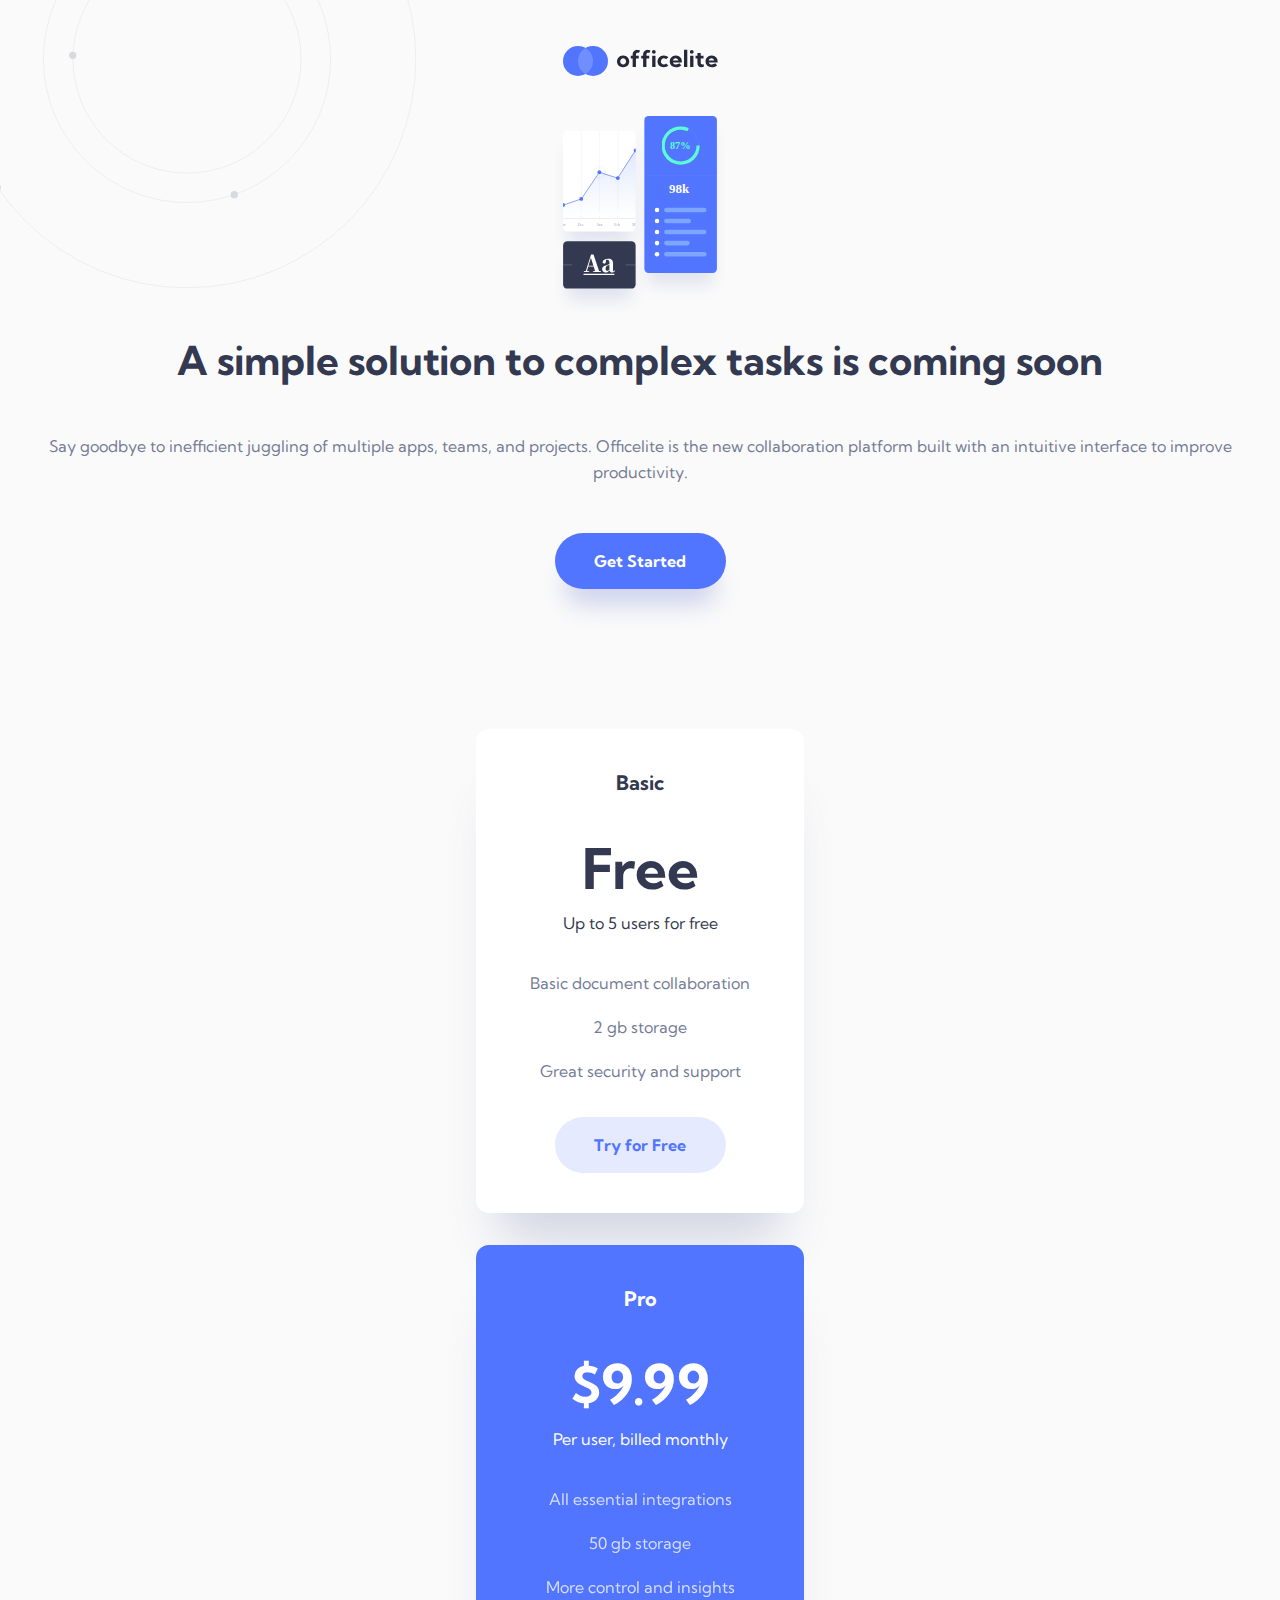
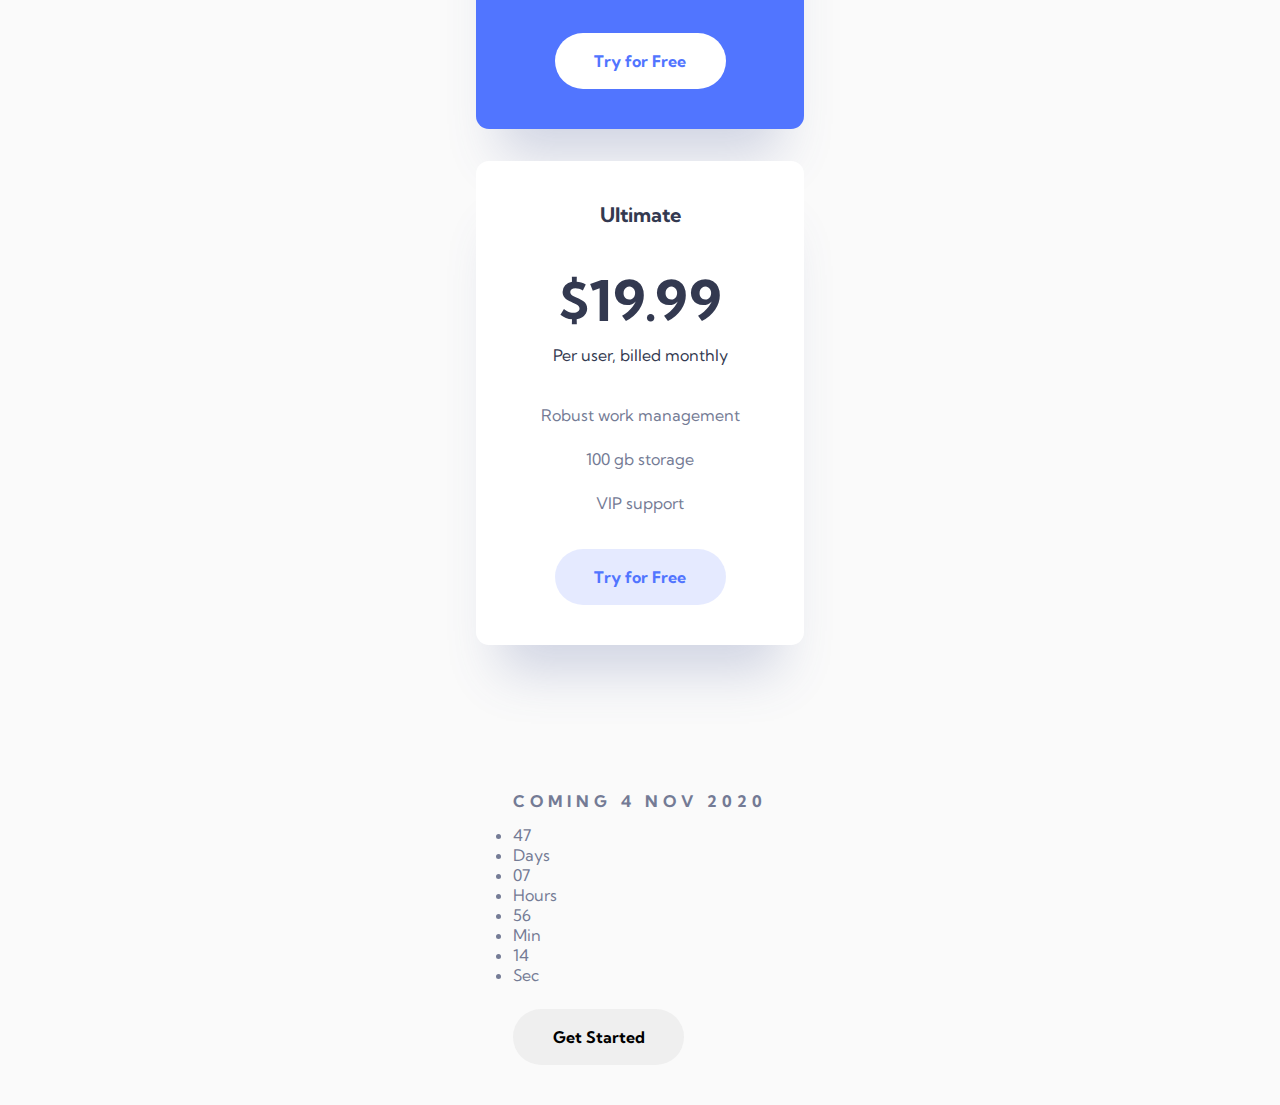
==== index.html @ fa7d6913 "cards done mobile" ====
<!DOCTYPE html>
<html lang="en">
<head>
  <meta charset="UTF-8">
  <meta name="viewport" content="width=device-width, initial-scale=1.0">

  <link rel="icon" type="image/png" sizes="32x32" href="./assets/favicon-32x32.png">

  <link rel="preconnect" href="https://fonts.googleapis.com">
  <link rel="preconnect" href="https://fonts.gstatic.com" crossorigin>
  <link href="https://fonts.googleapis.com/css2?family=Kumbh+Sans:wght@400;700&display=swap" rel="stylesheet">

  <link rel="stylesheet" href="./styles.css">
  
  <title>Frontend Mentor | Officelite coming soon site</title>
</head>
<body>
  <header>
    <div class="logo">
      <div class="logo-bg"></div>
      <img src="./assets/shared/logo.svg" alt="logo">
    </div>
    <div class="charts">
      <img src="./assets/home/illustration-charts.svg" alt="group of charts">
    </div>
    <form>
      <legend>A simple solution to complex tasks is coming soon</legend>
      <label>Say goodbye to inefficient juggling of multiple apps, teams, and projects. Officelite is the new 
          collaboration platform built with an intuitive interface to improve productivity.</label>
      <!-- <input class="get-started .btn-blue" type="button" value="Get Started"> -->
      <button class="bg-blue btn-blue" type="button">Get Started</button>
    </form>
  </header>

  
  <main class="card-container">
    <div class="basic-card">
      <h2 class="clr-black">Basic</h2>
      <h1 class="clr-black">Free</h1>
      <h4 class="clr-black">Up to 5 users for free</h4>
      <p class="bodytext2 clr-grey">Basic document collaboration</p>
      <p class="bodytext2 clr-grey">2 gb storage</p>
      <p class="bodytext2 clr-grey">Great security and support</p>
      <button type="button" class="btn-grey">Try for Free</button>
    </div>
    <div class="pro-card">
      <h2 class="clr-white">Pro</h2>
      <h1 class="clr-white">$9.99</h1>
      <h4 class="clr-white">Per user, billed monthly</h4>
      <p class="bodytext2 clr-white-opacity">All essential integrations</p>
      <p class="bodytext2 clr-white-opacity">50 gb storage</p>
      <p class="bodytext2 clr-white-opacity">More control and insights</p>
      <button type="button" class="btn-white">Try for Free</button>
    </div>
    <div class="ultimate-card">
      <h2 class="clr-black">Ultimate</h2>
      <h1 class="clr-black">$19.99</h1>
      <h4 class="clr-black">Per user, billed monthly</h4>
      <p class="bodytext2 clr-grey">Robust work management</p>
      <p class="bodytext2 clr-grey">100 gb storage</p>
      <p class="bodytext2 clr-grey">VIP support</p>
      <button type="button" class="btn-grey">Try for Free</button>
    </div>
  </main>
  <footer>
    <!-- If you're choosing to make this date dynamic, set it to 30 days in the future from the moment the visitor views the page -->
    <!-- If you're choosing to make this timer dynamic, have it countdown from the date you set above -->
 
    <h3>Coming <span>4 Nov 2020</span></h3>
    <div class="countdown">
      <ul class="days">
        <li>47</li>
        <li>Days</li>
      </ul>
      <ul class="hours">
        <li>07</li>
        <li>Hours</li>
      </ul>
      <ul class="min">
        <li>56</li>
        <li>Min</li>
      </ul>
      <ul class="sec">
        <li>14</li>
        <li>Sec</li>
      </ul>
    </div>
    <button class="get-started" type="button">Get Started</button>
  </footer>
</body>
</html>
---- styles.css ----
/* General Styling
--------------- */
:root {
    --background-color: #FAFAFA;;
    --text-color: #4B6A9B;
    --section-bg: #FEFEFE;
    --stats-bg: #F6F8FF;
    --stats-color: #4B6A9B;
--purewhite: #FFFFFF;
    --bg-white: #FFFFFF;
    --bg-body: #FAFAFA;

        --white: #FEFEFE;

    --royalblue: #5175FF;
    --bg-blue: #5175FF;

    --fadedblue: #829CFF;

    --darkblue: #333950;
    --clr-hdr: #333950;

    --black: #25293A;
    --bg-footer: #25293A;

    --grey: #747B95;
    --clr-text: #747B95;

    --red: #F05B5B;
}

*,
*:before,
*:after {
  box-sizing: inherit;
  margin: 0;
  padding: 0;
}

img {
  max-width: 100%;
  height: auto;
  /* min-width: 20px; */
  display: block;
  /* color: var(--text-color); */
  /* color: transparent; */
}

button, input, select, textarea {
  font-family: inherit;
  font-size: 100%;
}

input, textarea, select {
  -webkit-box-sizing: border-box;
  box-sizing: border;
}

form {
    display: flex;
    flex-direction: column;
    justify-content: center;
    align-items: center;
    /* margin-inline: 24px; */
}

legend {
    font-weight: 700;
    font-size: 40px;
    line-height: 48px;
    text-align: center;
    color: var(--clr-hdr);
    margin: 24px;

}

label {
    font-weight: 400;
    font-size: 16px;
    line-height: 26px;
    text-align: center;
    color: var(--clr-text);
    margin: 24px;
}

input {

}

.bg-blue {
    background-color: var(--bg-blue);
    
}

.bg-white {
    background-color: var(--bg-white);
    box-shadow: 0px 50px 50px -25px rgba(75, 92, 154, 0.247159);
    border-radius: 13px;
}

h1 {
    font-weight: 700;
    font-size: 56px;
    line-height: 64px;
    /* color: var(--clr-hdr); */
}

h2 {
    font-weight: 700;
    font-size: 20px;
    line-height: 28px;
    /* color: var(--clr-hdr); */
    margin: 40px;
}

h3 {
    font-weight: 700;
    font-size: 16px;
    line-height: 48px;
    letter-spacing: 5px;
    text-transform: uppercase;
    /* color: var(--clr-hdr); */
}

h4 {
    font-weight: 400;
    font-size: 16px;
    line-height: 28px;
    margin-top: 8px;
    margin-bottom: 24px;
}

.bodytext1 {
    font-weight: 400;
    font-size: 18px;
    line-height: 32px;
    /* color: var(--clr-text); */
}

.bodytext2 {
    font-weight: 400;
    font-size: 16px;
    line-height: 28px;
    margin-block: 8px;
    /* color: var(--clr-text); */
}

.clr-black {
    color: var(--darkblue);
}

.clr-grey {
    color: var(--clr-text);
}

.clr-white {
    color: var(--purewhite);
}

.clr-white-opacity {
    color: var(--purewhite);
    mix-blend-mode: normal;
    opacity: .75;
}

/* BUTTONS
---------- */
button {
    font-weight: 700;
    font-size: 16px;
    line-height: 28px;
    text-align: center;
    width: 171px;
    height: 56px;
    outline: none;
    border: none;
    border-radius: 28px;
    margin-top: 24px;
    margin-bottom: 40px;

    

}

.btn-blue {
    background-color: var(--bg-blue);
    color: var(--purewhite);
    box-shadow: 0px 25px 25px -10px rgba(63, 91, 194, 0.247159);
}

.btn-blue:hover {background-color: var(--fadedblue);}

.btn-grey {
    background-color: rgba(81, 117, 255, .15);
    color: var(--royalblue);
}

/* .btn-grey-text {color: var(--royalblue);} */

.btn-grey:hover {opacity: 0.25;}

.btn-white {
    background-color: var(--purewhite);
    color: var(--bg-blue);
}

.btn-white:hover {color: var(--fadedblue);}

/* FORM ELEMENTS
---------------- */
input {
    font-weight: 400;
    font-size: 16px;
    line-height: 28px;
    background-color: none;

    
}

.input-box {
    color: var(--grey);
    mix-blend-mode: normal;
    opacity: 0.5;
    border-bottom-width: 1px;
    border-bottom-style: solid;
    border-bottom-color: var(--grey);
    
}

/* text field filled */
.input-box::after {
    opacity: 1;
}

/* text field error */
.input-box {
    opacity: 1;
}

/* ------------------
------------------ */

body {
    font-family: 'Kumbh Sans', sans-serif;
    background-color: var(--bg-body);
    color:  var(--clr-text);

    display: flex;
    flex-direction: column;
    justify-content: center;
    align-items: center;




}

/* HEADER section incl. logo, graphic and masthead
-------------------------------------------------- */

.logo {
    /* text-align: center; */
    /* margin: 0 auto; */
    /* width: 150px; */
    /* height: 30px; */

}

.logo img {
    margin: 0 auto;
    padding: 46px 0 40px 0;
}

.logo-bg {
    background-image: url(./assets/home/bg-pattern-header.svg);
    background-size: contain;
    background-position: -42px -170px;
    background-repeat: no-repeat;
    position: absolute;


    width: 458px;
    height: 458px;

}

.charts {
    width: 171px;
    margin: 0 auto;
}

.card-container {
    margin: 100px 24px 100px 24px;
    display: flex;
    flex-direction: column;
    justify-content: center;
    align-items: center;
}

.basic-card, .pro-card, .ultimate-card {
    display: flex;
    flex-direction: column;
    justify-content: center;
    align-items: center;
    box-shadow: 0px 50px 50px -25px rgba(75, 92, 154, 0.247159);
    border-radius: 13px;

    width: 328px;

    margin-bottom: 2rem;
}

.basic-card {
    background-color: var(--purewhite);

}

.pro-card {
    background-color: var(--bg-blue);
}

.ultimate-card {
    background-color: var(--purewhite);
}
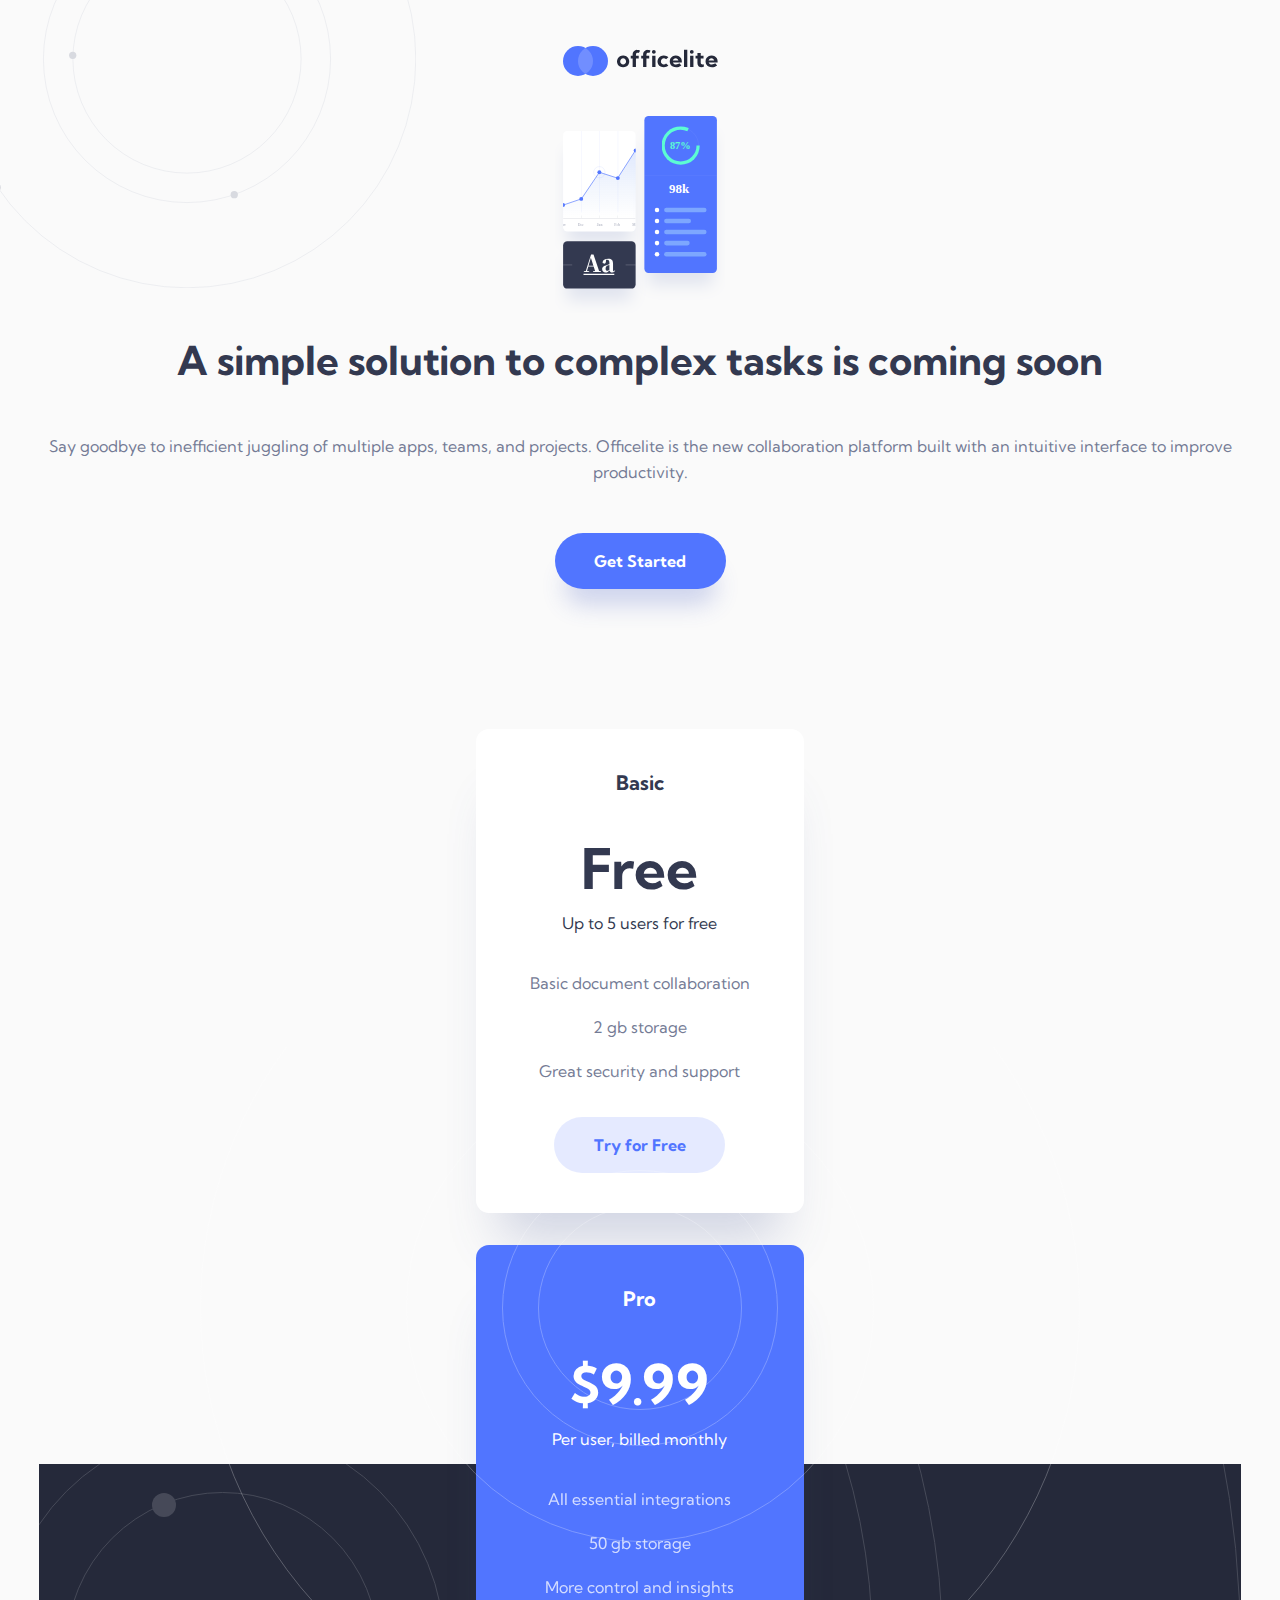
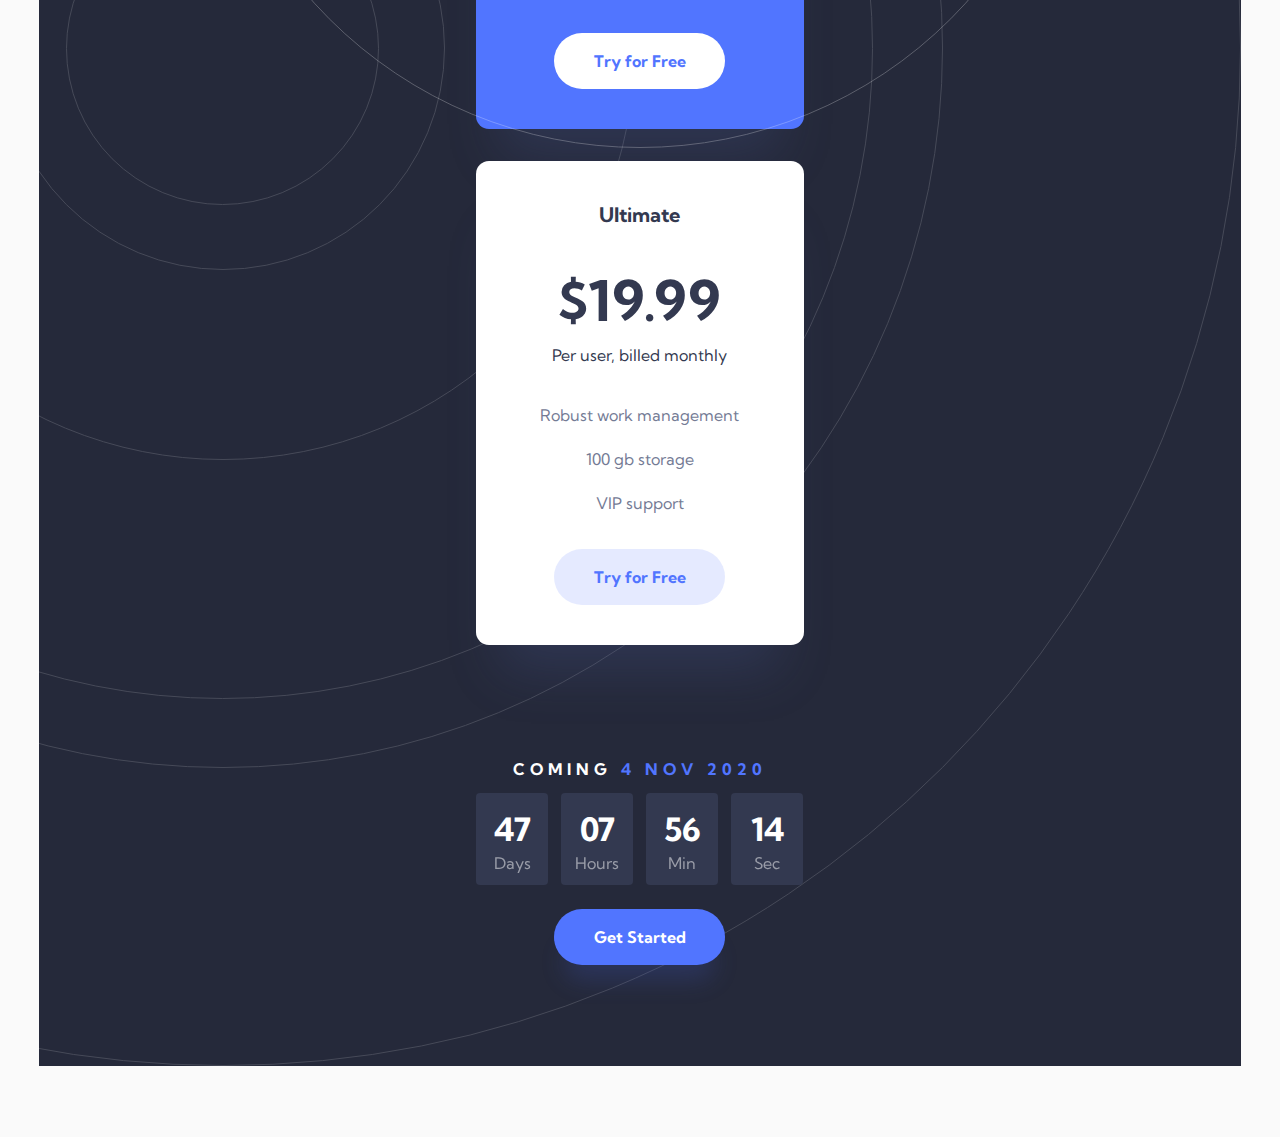
==== commit b47f91ff: "finally got black background working" ====
--- a/index.html
+++ b/index.html
@@ -47,6 +47,7 @@
       <h2 class="clr-white">Pro</h2>
       <h1 class="clr-white">$9.99</h1>
       <h4 class="clr-white">Per user, billed monthly</h4>
+      <div class="pricing-bg"></div>
       <p class="bodytext2 clr-white-opacity">All essential integrations</p>
       <p class="bodytext2 clr-white-opacity">50 gb storage</p>
       <p class="bodytext2 clr-white-opacity">More control and insights</p>
@@ -61,12 +62,9 @@
       <p class="bodytext2 clr-grey">VIP support</p>
       <button type="button" class="btn-grey">Try for Free</button>
     </div>
-  </main>
-  <footer>
-    <!-- If you're choosing to make this date dynamic, set it to 30 days in the future from the moment the visitor views the page -->
-    <!-- If you're choosing to make this timer dynamic, have it countdown from the date you set above -->
- 
+  <div class="countdown-card">
     <h3>Coming <span>4 Nov 2020</span></h3>
+    <div class="footer-bg"></div>
     <div class="countdown">
       <ul class="days">
         <li>47</li>
@@ -85,7 +83,12 @@
         <li>Sec</li>
       </ul>
     </div>
-    <button class="get-started" type="button">Get Started</button>
-  </footer>
+    <button class="bg-blue btn-blue" type="button">Get Started</button>
+  </div>
+  <div class="bg-black"
+</main>
+
 </body>
-</html>+</html>
+<!-- If you're choosing to make this date dynamic, set it to 30 days in the future from the moment the visitor views the page -->
+<!-- If you're choosing t--- a/styles.css
+++ b/styles.css
@@ -119,7 +119,7 @@
     line-height: 48px;
     letter-spacing: 5px;
     text-transform: uppercase;
-    /* color: var(--clr-hdr); */
+    color: var(--purewhite);
 }
 
 h4 {
@@ -249,10 +249,6 @@
     flex-direction: column;
     justify-content: center;
     align-items: center;
-
-
-
-
 }
 
 /* HEADER section incl. logo, graphic and masthead
@@ -289,12 +285,15 @@
     margin: 0 auto;
 }
 
-.card-container {
+main {
     margin: 100px 24px 100px 24px;
     display: flex;
     flex-direction: column;
     justify-content: center;
     align-items: center;
+
+    position: relative;
+
 }
 
 .basic-card, .pro-card, .ultimate-card {
@@ -308,6 +307,7 @@
     width: 328px;
 
     margin-bottom: 2rem;
+
 }
 
 .basic-card {
@@ -323,3 +323,86 @@
     background-color: var(--purewhite);
 }
 
+.pricing-bg {
+    background-image: url(./assets/home/bg-pattern-pricing.svg);
+    background-size: contain;
+    background-position: center -179px;
+    background-repeat: no-repeat;
+    position: absolute;
+    width: 880px;
+    height: 880px;
+}
+
+/* countdown card part...originally thought it would be footer
+but was difficult getting black background and image to position 
+correctly then realized it is much like the other cards
+----------------- */
+.countdown-card {
+    display: flex;
+    flex-direction: column;
+    justify-content: center;
+    align-items: center;
+
+    width: 87.46vw;
+
+    margin-top: calc(100px - 2rem);
+    margin-bottom: 2rem;
+
+
+
+}
+
+.bg-black {
+    position: absolute;
+    width: 1202px;
+    height: 1202px;
+
+    mix-blend-mode: normal;
+    opacity: 1;
+    transform: rotate(-180deg);
+
+    background-color: var(--black);
+    background-image: url(./assets/home/bg-pattern-footer.svg);
+    /* background-size: contain; */
+    /* background-position: center center; */
+    top: 38.5%;
+    background-repeat: no-repeat;
+    z-index: -1;
+}
+
+h3 span {
+    color: var(--royalblue);
+}
+
+.countdown {
+    display: flex;
+    
+}
+
+.days, .hours, .min, .sec {
+    width: 72px;
+    height: 92px;
+    background-color: var(--darkblue);
+    border-radius: 4px;
+    list-style-type: none;
+    margin-inline: 6.5px;
+    display: flex;
+    flex-direction: column;
+    justify-content: center;
+    align-items: center;
+}
+
+li:first-child {
+    font-weight: 700;
+    font-size: 32px;
+    line-height: 48px;
+    color: var(--purewhite)
+}
+
+li:last-child {
+    color: var(--purewhite);
+    mix-blend-mode: normal;
+    opacity: 0.5;
+
+}
+
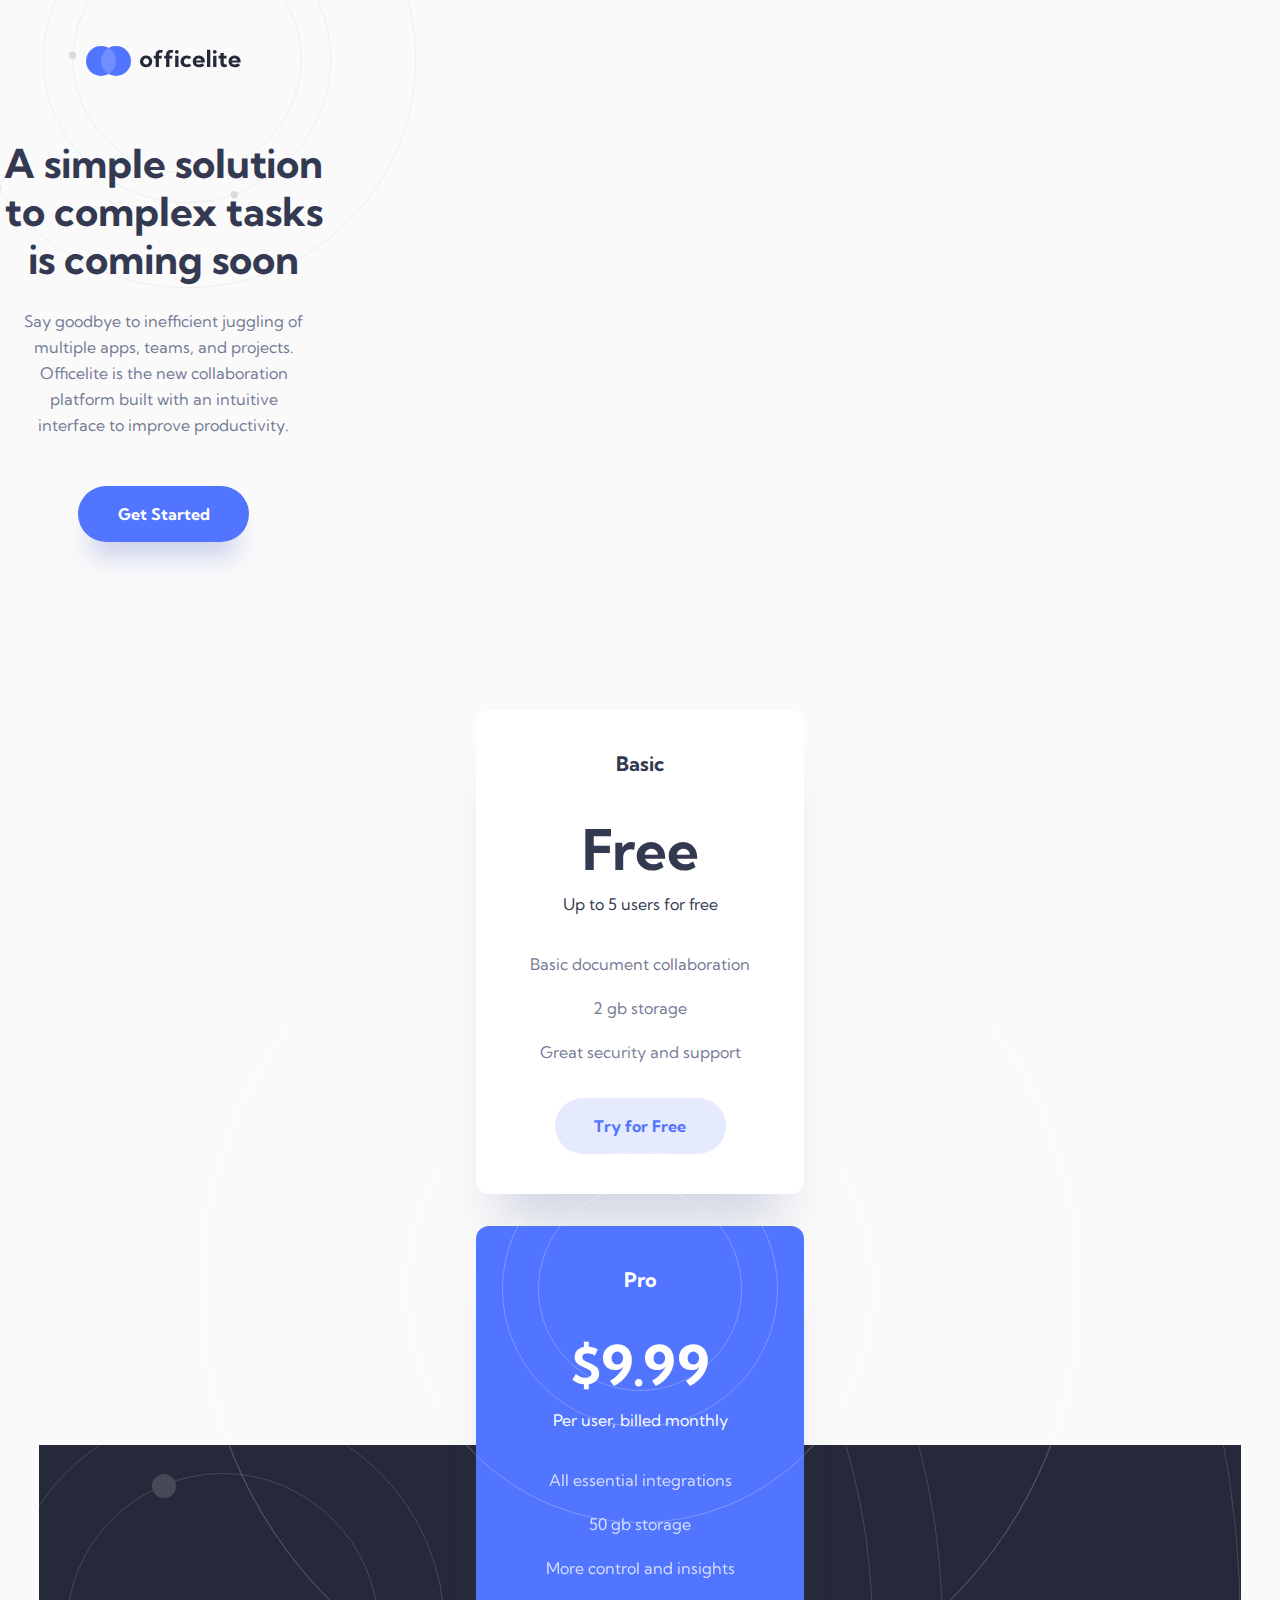
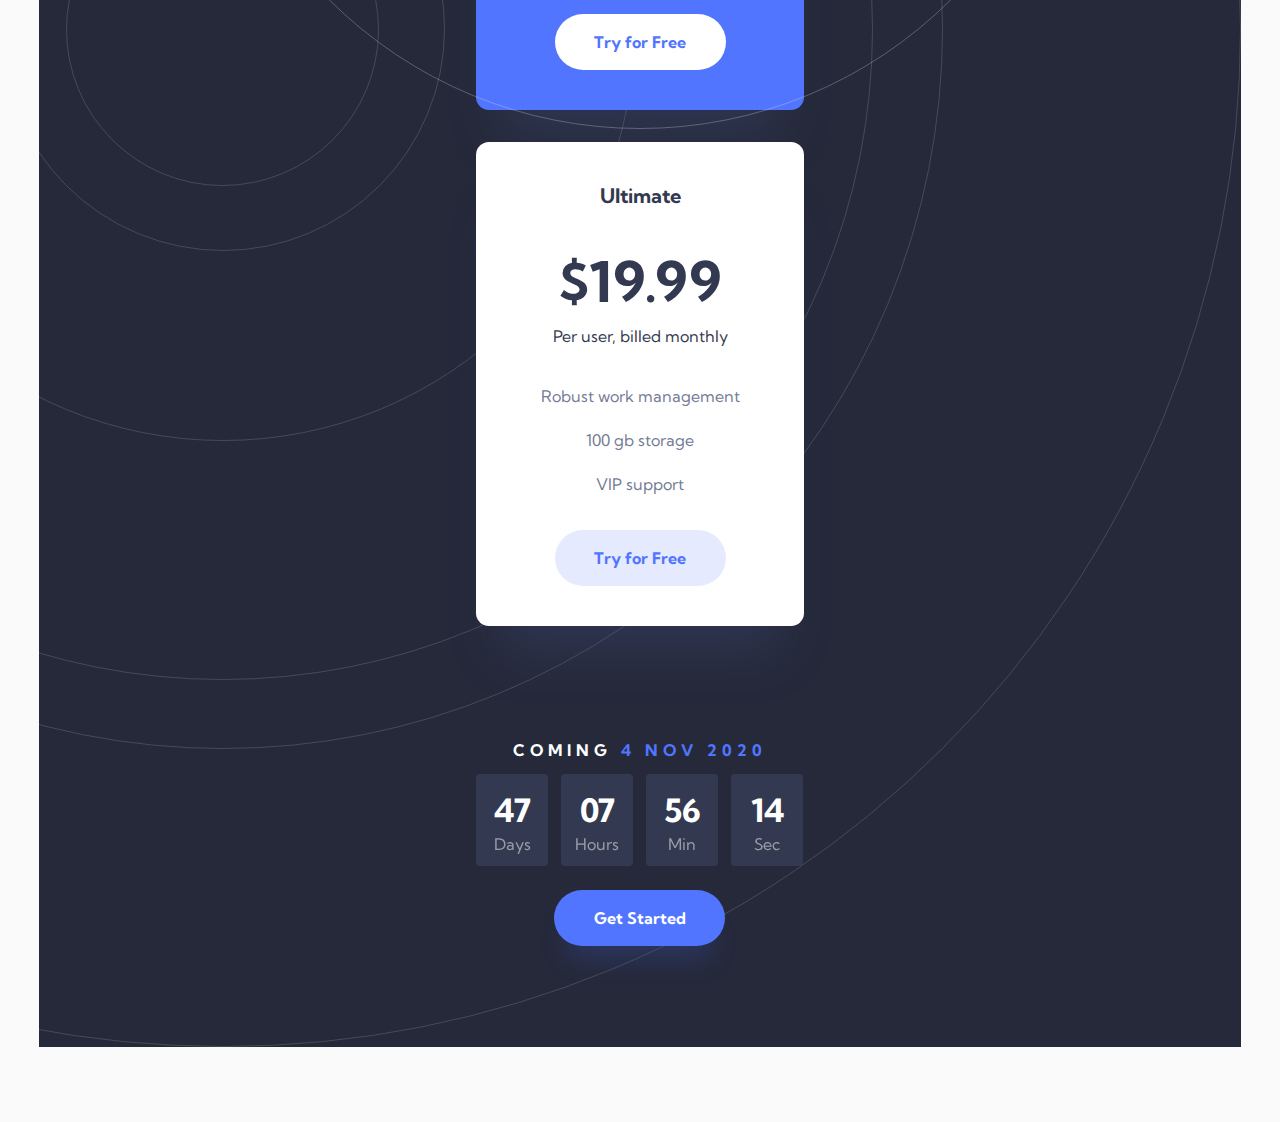
==== commit 6c8dae67: "margin messing" ====
--- a/index.html
+++ b/index.html
@@ -20,16 +20,18 @@
       <div class="logo-bg"></div>
       <img src="./assets/shared/logo.svg" alt="logo">
     </div>
-    <div class="charts">
-      <img src="./assets/home/illustration-charts.svg" alt="group of charts">
+    <div class="header-box">
+      <div class="charts">
+        <img src="./assets/home/illustration-charts.svg" alt="group of charts">
+      </div>
+      <div class="header-info">
+        <h1>A simple solution to complex tasks is coming soon</h1>
+        <p>Say goodbye to inefficient juggling of multiple apps, teams, and projects. Officelite is the new 
+            collaboration platform built with an intuitive interface to improve productivity.</p>
+        <!-- <input class="get-started .btn-blue" type="button" value="Get Started"> -->
+        <button class="bg-blue btn-blue" type="button">Get Started</button>
+        </div>
     </div>
-    <form>
-      <legend>A simple solution to complex tasks is coming soon</legend>
-      <label>Say goodbye to inefficient juggling of multiple apps, teams, and projects. Officelite is the new 
-          collaboration platform built with an intuitive interface to improve productivity.</label>
-      <!-- <input class="get-started .btn-blue" type="button" value="Get Started"> -->
-      <button class="bg-blue btn-blue" type="button">Get Started</button>
-    </form>
   </header>
 
   
--- a/styles.css
+++ b/styles.css
@@ -51,41 +51,50 @@
   font-size: 100%;
 }
 
-input, textarea, select {
+input, textarea, select, legend {
   -webkit-box-sizing: border-box;
   box-sizing: border;
 }
 
-form {
-    display: flex;
-    flex-direction: column;
-    justify-content: center;
-    align-items: center;
-    /* margin-inline: 24px; */
-}
-
-legend {
+/* form {
+    display: flex;
+    flex-direction: column;
+    justify-content: center;
+    align-items: center;
+} */
+
+/* legend {
     font-weight: 700;
     font-size: 40px;
     line-height: 48px;
     text-align: center;
     color: var(--clr-hdr);
+    min-width: 327px;
     margin: 24px;
 
-}
-
-label {
+} */
+
+/* @media screen and (min-width: 768px) {
+    legend {
+        /* margin: 0; */
+    }
+} */
+
+/* label {
     font-weight: 400;
     font-size: 16px;
     line-height: 26px;
     text-align: center;
     color: var(--clr-text);
     margin: 24px;
-}
-
-input {
-
-}
+} */
+
+/* @media screen and (min-width: 768px) {
+    label {
+        margin: 0;
+    }
+} */
+
 
 .bg-blue {
     background-color: var(--bg-blue);
@@ -213,8 +222,6 @@
     font-size: 16px;
     line-height: 28px;
     background-color: none;
-
-    
 }
 
 .input-box {
@@ -245,14 +252,17 @@
     background-color: var(--bg-body);
     color:  var(--clr-text);
 
-    display: flex;
-    flex-direction: column;
-    justify-content: center;
-    align-items: center;
+    /* display: flex;
+    flex-direction: column;
+    justify-content: center;
+    align-items: center; */
 }
 
 /* HEADER section incl. logo, graphic and masthead
 -------------------------------------------------- */
+header {
+    max-width: 327px;
+}
 
 .logo {
     /* text-align: center; */
@@ -280,10 +290,70 @@
 
 }
 
+.header-box {
+    display: flex;
+    flex-direction: column;
+    justify-content: center;
+    align-items: center;
+
+    /* margin: 24px; */
+}
+
+
+
+@media screen and (min-width: 768px) {
+    .header-box {
+        flex-direction: row-reverse;
+        align-items: flex-start;
+        /* margin: 40px; */
+    }
+}
+
+
+
 .charts {
     width: 171px;
-    margin: 0 auto;
-}
+}
+
+@media screen and (min-width: 768px) {
+    .charts {
+        width: 281px;
+    }
+}
+
+.header-info {
+    min-width: 327px;
+    text-align: center;
+    margin: 24px
+}
+
+@media screen and (min-width: 768px) {
+    .header-info {
+        width: 345px;
+
+    }
+}
+
+.header-info h1 {
+    font-weight: 700;
+    font-size: 40px;
+    line-height: 48px;
+    /* text-align: center; */
+    color: var(--clr-hdr);
+    /* min-width: 327px; */
+}
+
+.header-info p {
+    font-weight: 400;
+    font-size: 16px;
+    line-height: 26px;
+    text-align: center;
+    color: var(--clr-text);
+    margin: 24px;
+}
+
+/* MAIN section including cards...did 4 cards
+--------------------------------------------- */
 
 main {
     margin: 100px 24px 100px 24px;
@@ -295,6 +365,13 @@
     position: relative;
 
 }
+
+@media screen and (min-width: 768px) {
+    main {
+        margin: 104px 40px 104px 40px;
+    }
+}
+
 
 .basic-card, .pro-card, .ultimate-card {
     display: flex;
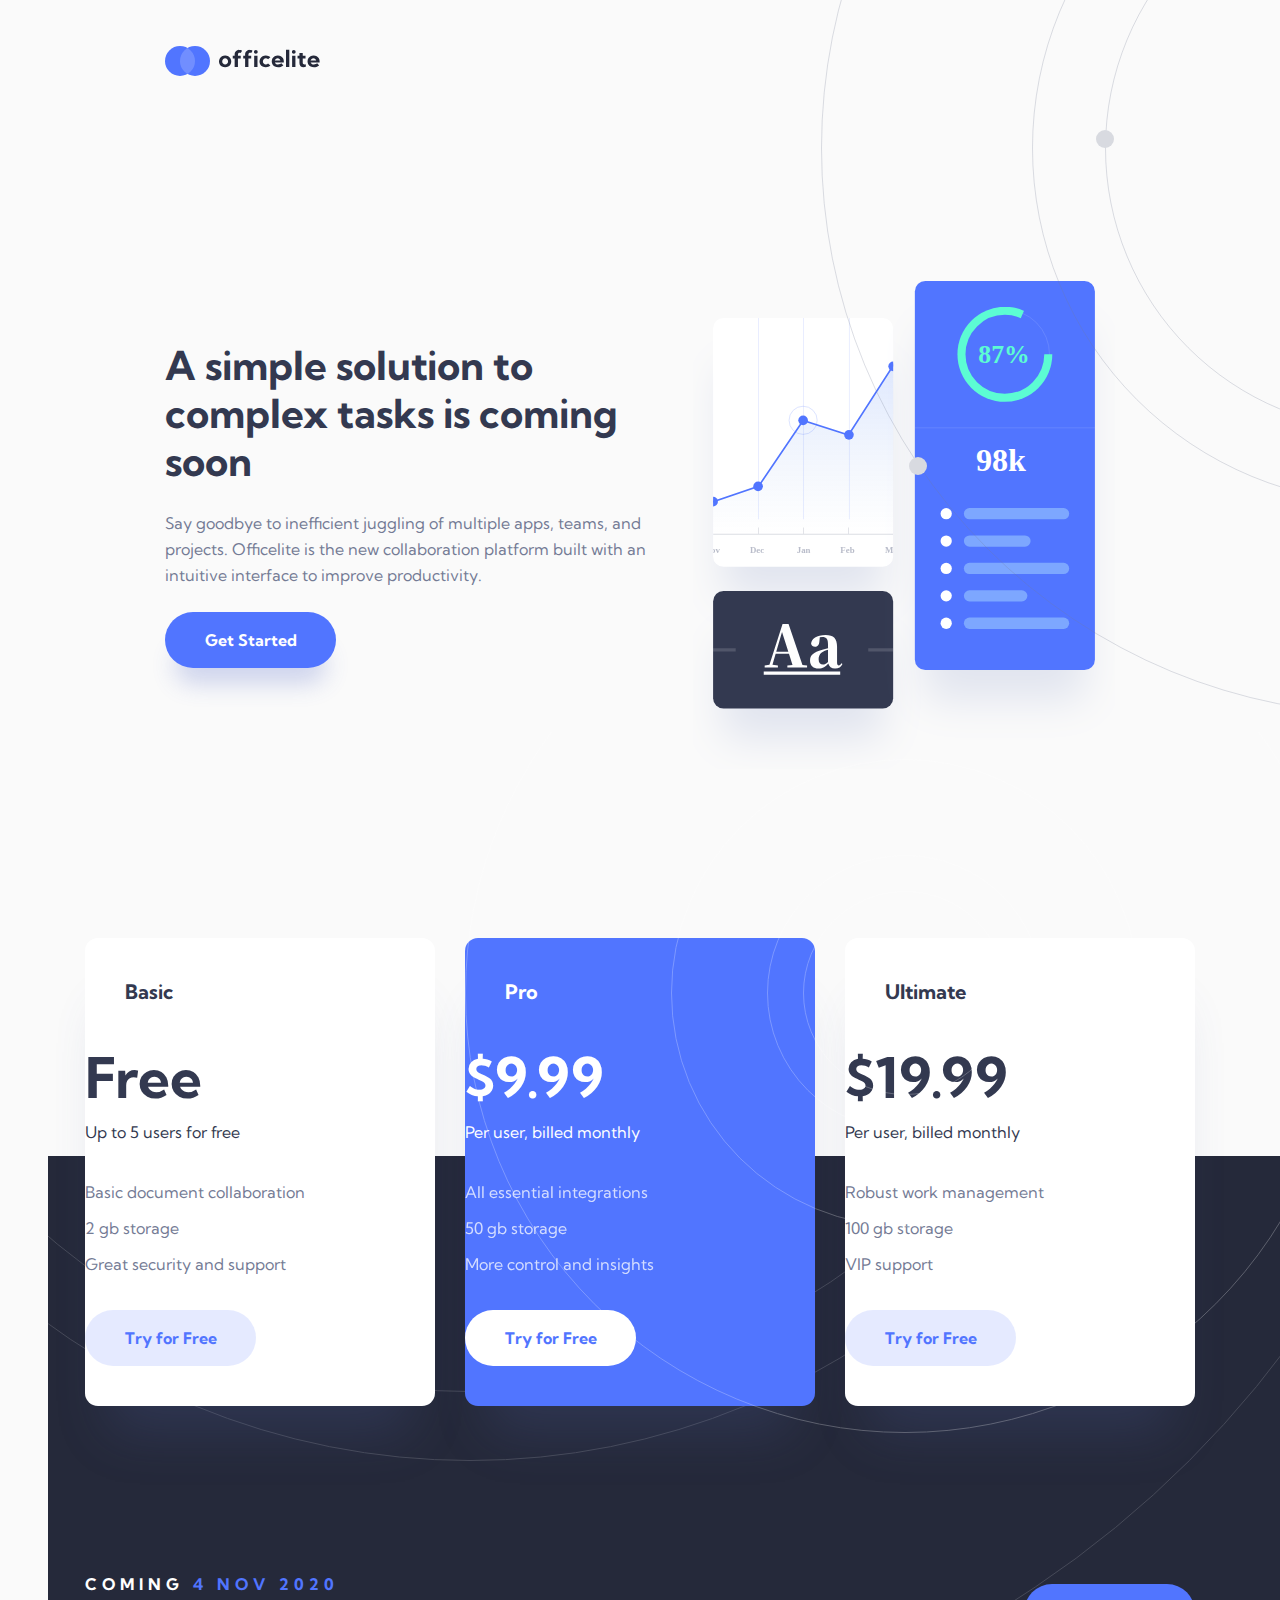
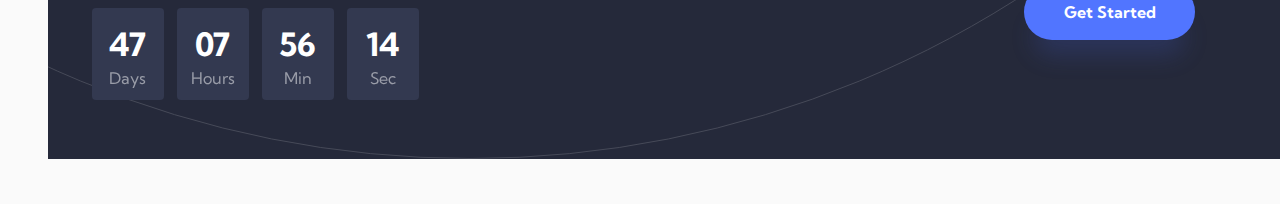
==== commit 35114cf2: "media ready4test" ====
--- a/index.html
+++ b/index.html
@@ -37,53 +37,67 @@
   
   <main class="card-container">
     <div class="basic-card">
-      <h2 class="clr-black">Basic</h2>
-      <h1 class="clr-black">Free</h1>
-      <h4 class="clr-black">Up to 5 users for free</h4>
-      <p class="bodytext2 clr-grey">Basic document collaboration</p>
-      <p class="bodytext2 clr-grey">2 gb storage</p>
-      <p class="bodytext2 clr-grey">Great security and support</p>
+      <div class="card-hdr">
+        <h2 class="clr-black">Basic</h2>
+        <h1 class="clr-black">Free</h1>
+        <h4 class="clr-black">Up to 5 users for free</h4>
+      </div>
+      <div class="card-txt">
+        <p class="bodytext2 clr-grey">Basic document collaboration</p>
+        <p class="bodytext2 clr-grey">2 gb storage</p>
+        <p class="bodytext2 clr-grey">Great security and support</p>
+      </div>
       <button type="button" class="btn-grey">Try for Free</button>
     </div>
     <div class="pro-card">
-      <h2 class="clr-white">Pro</h2>
-      <h1 class="clr-white">$9.99</h1>
-      <h4 class="clr-white">Per user, billed monthly</h4>
+      <div class="card-hdr">
+        <h2 class="clr-white">Pro</h2>
+        <h1 class="clr-white">$9.99</h1>
+        <h4 class="clr-white">Per user, billed monthly</h4>
+      </div>
       <div class="pricing-bg"></div>
-      <p class="bodytext2 clr-white-opacity">All essential integrations</p>
-      <p class="bodytext2 clr-white-opacity">50 gb storage</p>
-      <p class="bodytext2 clr-white-opacity">More control and insights</p>
+      <div class="card-txt">
+        <p class="bodytext2 clr-white-opacity">All essential integrations</p>
+        <p class="bodytext2 clr-white-opacity">50 gb storage</p>
+        <p class="bodytext2 clr-white-opacity">More control and insights</p>
+      </div>
       <button type="button" class="btn-white">Try for Free</button>
     </div>
     <div class="ultimate-card">
-      <h2 class="clr-black">Ultimate</h2>
-      <h1 class="clr-black">$19.99</h1>
-      <h4 class="clr-black">Per user, billed monthly</h4>
-      <p class="bodytext2 clr-grey">Robust work management</p>
-      <p class="bodytext2 clr-grey">100 gb storage</p>
-      <p class="bodytext2 clr-grey">VIP support</p>
+      <div class="card-hdr">
+        <h2 class="clr-black">Ultimate</h2>
+        <h1 class="clr-black">$19.99</h1>
+        <h4 class="clr-black">Per user, billed monthly</h4>
+      </div>
+      <div class="card-txt">
+        <p class="bodytext2 clr-grey">Robust work management</p>
+        <p class="bodytext2 clr-grey">100 gb storage</p>
+        <p class="bodytext2 clr-grey">VIP support</p>
+      </div>
       <button type="button" class="btn-grey">Try for Free</button>
     </div>
   <div class="countdown-card">
-    <h3>Coming <span>4 Nov 2020</span></h3>
-    <div class="footer-bg"></div>
-    <div class="countdown">
-      <ul class="days">
-        <li>47</li>
-        <li>Days</li>
-      </ul>
-      <ul class="hours">
-        <li>07</li>
-        <li>Hours</li>
-      </ul>
-      <ul class="min">
-        <li>56</li>
-        <li>Min</li>
-      </ul>
-      <ul class="sec">
-        <li>14</li>
-        <li>Sec</li>
-      </ul>
+    <div>
+      <h3>Coming <span>4 Nov 2020</span></h3>
+      <div class="footer-bg"></div>
+      <div class="countdown">
+        <ul class="days">
+          <li>47</li>
+          <li>Days</li>
+        </ul>
+        <ul class="hours">
+          <li>07</li>
+          <li>Hours</li>
+        </ul>
+        <ul class="min">
+          <li>56</li>
+          <li>Min</li>
+        </ul>
+        <ul class="sec">
+          <li>14</li>
+          <li>Sec</li>
+        </ul>
+      </div>
     </div>
     <button class="bg-blue btn-blue" type="button">Get Started</button>
   </div>
--- a/styles.css
+++ b/styles.css
@@ -30,20 +30,20 @@
 }
 
 *,
-*:before,
-*:after {
-  box-sizing: inherit;
-  margin: 0;
-  padding: 0;
-}
+html {
+    margin: 0;
+    padding: 0;
+}
+
+/* *, *:before, *:after {
+margin: inherit;
+padding: inherit;
+} */
 
 img {
   max-width: 100%;
   height: auto;
-  /* min-width: 20px; */
   display: block;
-  /* color: var(--text-color); */
-  /* color: transparent; */
 }
 
 button, input, select, textarea {
@@ -76,7 +76,7 @@
 
 /* @media screen and (min-width: 768px) {
     legend {
-        /* margin: 0; */
+        margin: 0;
     }
 } */
 
@@ -186,9 +186,6 @@
     border-radius: 28px;
     margin-top: 24px;
     margin-bottom: 40px;
-
-    
-
 }
 
 .btn-blue {
@@ -231,7 +228,6 @@
     border-bottom-width: 1px;
     border-bottom-style: solid;
     border-bottom-color: var(--grey);
-    
 }
 
 /* text field filled */
@@ -261,33 +257,68 @@
 /* HEADER section incl. logo, graphic and masthead
 -------------------------------------------------- */
 header {
-    max-width: 327px;
-}
-
-.logo {
-    /* text-align: center; */
-    /* margin: 0 auto; */
-    /* width: 150px; */
-    /* height: 30px; */
-
-}
+    min-width: 327px;
+}
+
+@media screen and (min-width: 768px) {
+    header {
+        max-width: 768px;
+    }
+}
+
+@media screen and (min-width: 992px) {
+    header {
+        max-width: 1440px;
+    }
+}
+
+/* LOGO
+------- */
 
 .logo img {
     margin: 0 auto;
     padding: 46px 0 40px 0;
 }
 
+@media screen and (min-width: 768px) {
+    .logo img {
+        margin: 0;
+        padding: 46px 0 40px 40px;
+    }
+}
+
+@media screen and (min-width: 992px) {
+    .logo img {
+        padding: 46px 0 40px 165px;
+    }
+}
+
 .logo-bg {
     background-image: url(./assets/home/bg-pattern-header.svg);
     background-size: contain;
-    background-position: -42px -170px;
     background-repeat: no-repeat;
     position: absolute;
-
-
     width: 458px;
     height: 458px;
-
+    background-position: -42px -170px;
+}
+
+@media screen and (min-width: 768px) {
+    .logo-bg {
+        width: 666px;
+        height: 666px;
+        background-position: 40px -164px;
+        margin-left: 395px;
+    }
+}
+
+@media screen and (min-width: 992px) {
+    .logo-bg {
+        width: 1134px;
+        height: 1134px;
+        background-position: 165px -419px;
+        margin-left: 656px;
+    }
 }
 
 .header-box {
@@ -295,42 +326,60 @@
     flex-direction: column;
     justify-content: center;
     align-items: center;
-
-    /* margin: 24px; */
-}
-
-
+    margin: 24px;
+}
 
 @media screen and (min-width: 768px) {
     .header-box {
         flex-direction: row-reverse;
-        align-items: flex-start;
-        /* margin: 40px; */
-    }
-}
-
-
+        justify-content: space-between;
+        align-items: center;
+        margin: 64px 40px 40px 40px;
+    }
+}
+
+@media screen and (min-width: 992px) {
+    .header-box {
+        margin: 165px;
+    }
+}
 
 .charts {
-    width: 171px;
+    width: 52vw; /* 171px */
+    /* margin: 40px; */
 }
 
 @media screen and (min-width: 768px) {
     .charts {
-        width: 281px;
+        width: 37vw; /* 281px */
+    }
+}
+
+@media screen and (min-width: 992px) {
+    .charts {
+        width: 33vw; /* 475px */
     }
 }
 
 .header-info {
     min-width: 327px;
     text-align: center;
-    margin: 24px
+    margin-block: 24px;
 }
 
 @media screen and (min-width: 768px) {
     .header-info {
-        width: 345px;
-
+        width: 45vw;
+        text-align: left;
+        margin: 0;
+    }
+}
+
+@media screen and (min-width: 992px) {
+    .header-info {
+        width: 38vw;
+        /* text-align: left; */
+        /* margin: 0; */
     }
 }
 
@@ -338,39 +387,53 @@
     font-weight: 700;
     font-size: 40px;
     line-height: 48px;
-    /* text-align: center; */
     color: var(--clr-hdr);
-    /* min-width: 327px; */
 }
 
 .header-info p {
     font-weight: 400;
     font-size: 16px;
     line-height: 26px;
-    text-align: center;
     color: var(--clr-text);
-    margin: 24px;
+    margin-top: 24px;
 }
 
 /* MAIN section including cards...did 4 cards
 --------------------------------------------- */
 
 main {
-    margin: 100px 24px 100px 24px;
+    margin: 60px 24px 100px 24px;
     display: flex;
     flex-direction: column;
     justify-content: center;
     align-items: center;
 
     position: relative;
-
 }
 
 @media screen and (min-width: 768px) {
     main {
-        margin: 104px 40px 104px 40px;
-    }
-}
+        margin: 104px 48px 104px 48px;
+    }
+}
+
+@media screen and (min-width: 992px) {
+    main {
+        display: grid;
+        grid-template-columns: repeat(3, 350px);
+        grid-template-rows: 508px 176px;
+        column-gap: 30px;
+        row-gap: 82px;
+        grid-template-areas: 
+            "basic pro ultimate"
+            "countdown countdown countdown";
+        max-width: 1440px;
+        justify-content: center;
+        align-items: center;
+        }
+}
+
+
 
 
 .basic-card, .pro-card, .ultimate-card {
@@ -387,17 +450,42 @@
 
 }
 
+@media screen and (min-width: 768px) {
+    .basic-card, .pro-card, .ultimate-card {
+        width: 689px;
+        flex-direction: row;
+        flex-wrap: wrap;
+        justify-content: space-between;
+    }
+}
+
+@media screen and (min-width: 992px) {
+    .basic-card, .pro-card, .ultimate-card {
+        width: 350px;
+    }
+}
+
 .basic-card {
     background-color: var(--purewhite);
-
+    grid-area: basic;
 }
 
 .pro-card {
     background-color: var(--bg-blue);
+    grid-area: pro;
 }
 
 .ultimate-card {
     background-color: var(--purewhite);
+    grid-area: ultimate;
+}
+
+.card-hdr {
+    min-width: calc(689px / 2);
+}
+
+.card-txt {
+    min-width: calc(689px / 2);
 }
 
 .pricing-bg {
@@ -409,6 +497,7 @@
     width: 880px;
     height: 880px;
 }
+
 
 /* countdown card part...originally thought it would be footer
 but was difficult getting black background and image to position 
@@ -424,9 +513,16 @@
 
     margin-top: calc(100px - 2rem);
     margin-bottom: 2rem;
-
-
-
+    grid-area: countdown;
+}
+
+@media screen and (min-width: 992px) {
+    .countdown-card {
+        max-width: 1110px;
+        justify-content: space-between;
+        align-items: flex-start;
+        flex-direction: row;
+    }
 }
 
 .bg-black {
@@ -447,13 +543,32 @@
     z-index: -1;
 }
 
+@media screen and (min-width: 768px) {
+    .bg-black {
+        width: 1454px;
+        /* height: 1454px; */
+        max-height: 986px;
+        top:37%;
+        max-width: 768px;
+    }
+}
+
+@media screen and (min-width: 992px) {
+    .bg-black {
+        width: 2036px;
+        /* height: 2036px; */
+        top: 29%;
+        max-height: 603px;
+        max-width: 1440px;
+    }
+}
+
 h3 span {
     color: var(--royalblue);
 }
 
 .countdown {
     display: flex;
-    
 }
 
 .days, .hours, .min, .sec {
@@ -473,7 +588,7 @@
     font-weight: 700;
     font-size: 32px;
     line-height: 48px;
-    color: var(--purewhite)
+    color: var(--purewhite);
 }
 
 li:last-child {
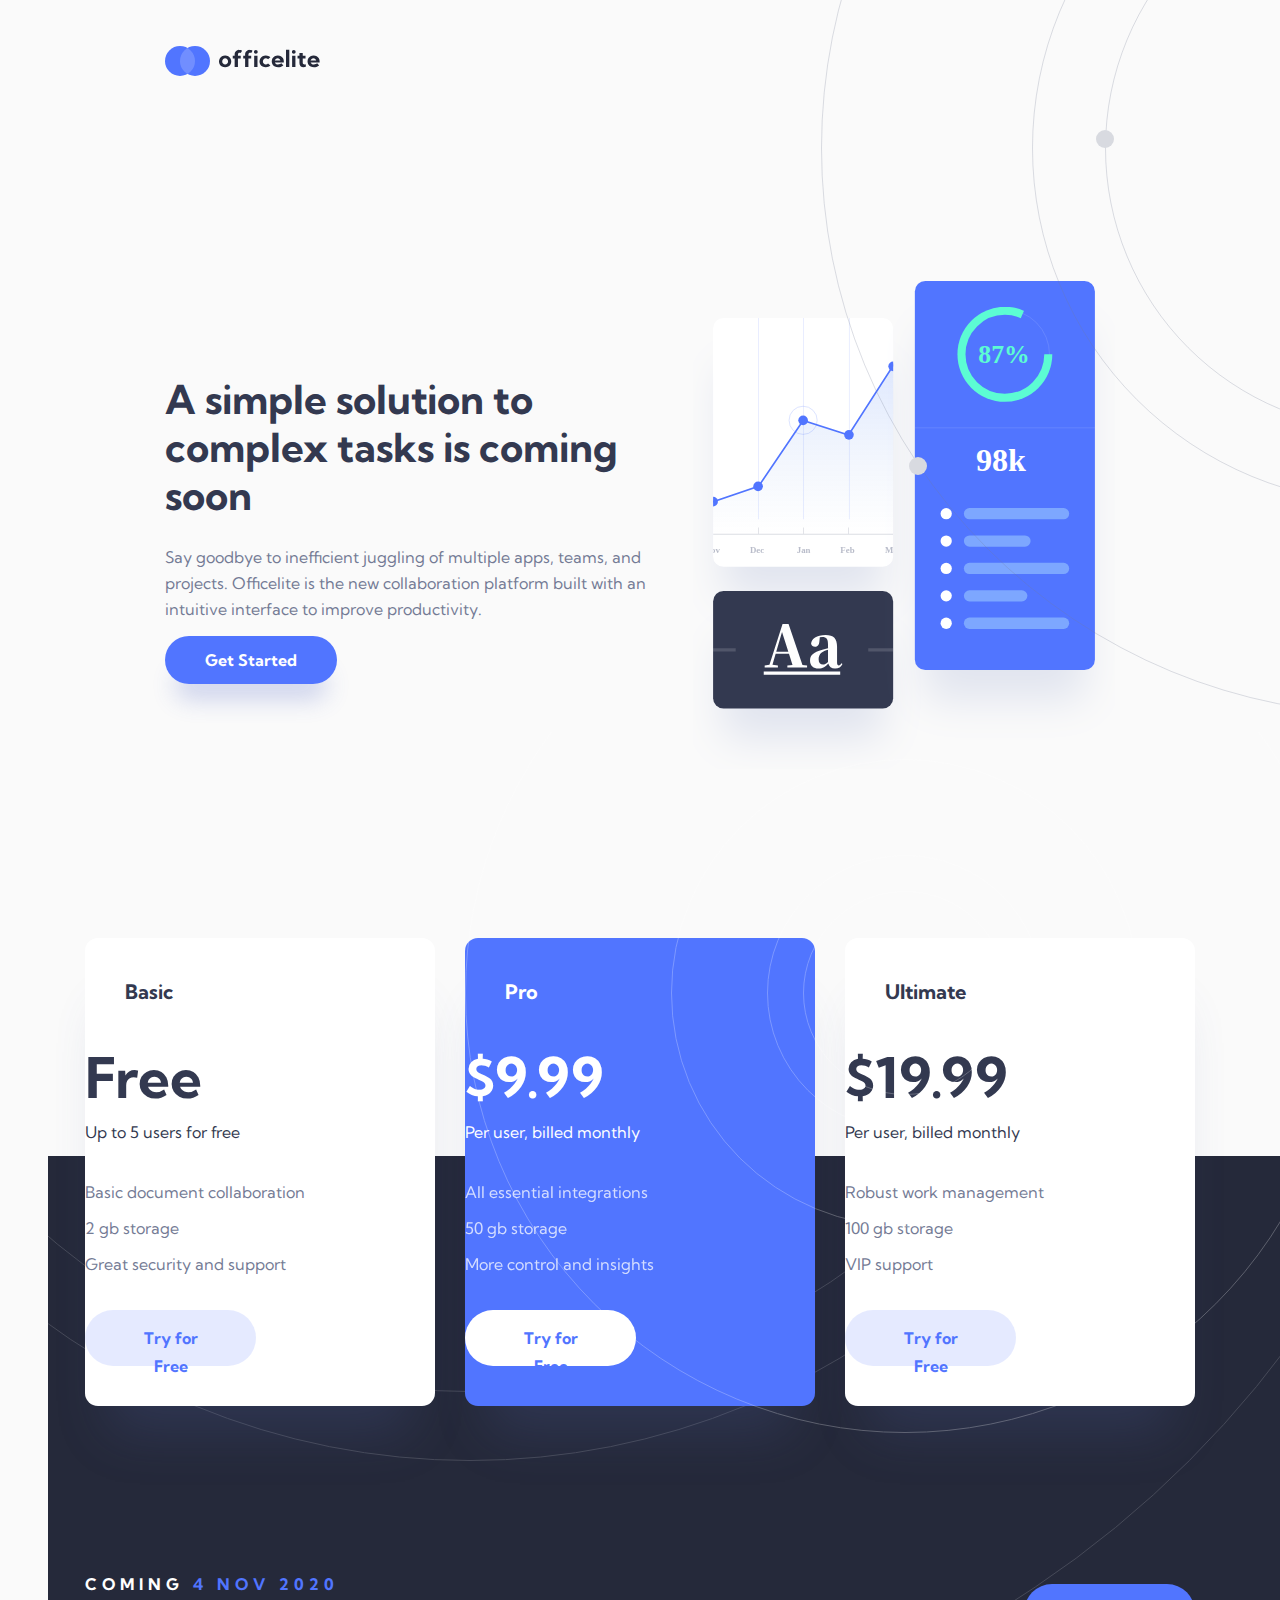
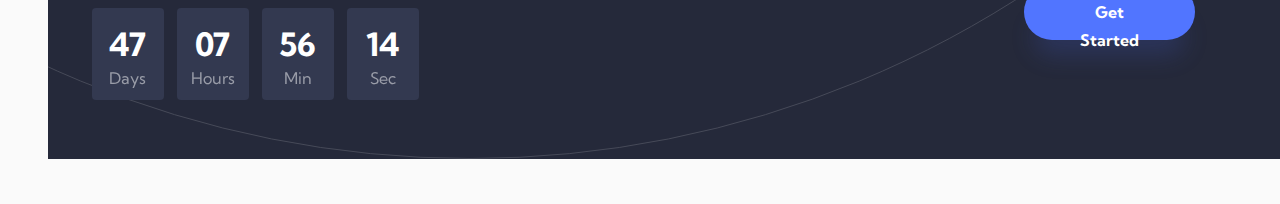
==== commit 2830e1b7: "work on signup" ====
--- a/index.html
+++ b/index.html
@@ -11,6 +11,8 @@
   <link href="https://fonts.googleapis.com/css2?family=Kumbh+Sans:wght@400;700&display=swap" rel="stylesheet">
 
   <link rel="stylesheet" href="./styles.css">
+
+  <script src="script.js" defer></script>
   
   <title>Frontend Mentor | Officelite coming soon site</title>
 </head>
@@ -29,7 +31,7 @@
         <p>Say goodbye to inefficient juggling of multiple apps, teams, and projects. Officelite is the new 
             collaboration platform built with an intuitive interface to improve productivity.</p>
         <!-- <input class="get-started .btn-blue" type="button" value="Get Started"> -->
-        <button class="bg-blue btn-blue" type="button">Get Started</button>
+        <p><a id="get-started" class="bg-blue btn-blue" target="_blank" href="./sign-up.html">Get Started</a></p>
         </div>
     </div>
   </header>
@@ -47,7 +49,7 @@
         <p class="bodytext2 clr-grey">2 gb storage</p>
         <p class="bodytext2 clr-grey">Great security and support</p>
       </div>
-      <button type="button" class="btn-grey">Try for Free</button>
+      <button id="free" class="btn-grey">Try for Free</button>
     </div>
     <div class="pro-card">
       <div class="card-hdr">
--- a/styles.css
+++ b/styles.css
@@ -139,6 +139,14 @@
     margin-bottom: 24px;
 }
 
+h5 {
+    font-weight: 700;
+    font-size: 40px;
+    line-height: 48px;
+    text-align: center;
+    color: var(--clr-hdr);
+}
+
 .bodytext1 {
     font-weight: 400;
     font-size: 18px;
@@ -154,6 +162,13 @@
     /* color: var(--clr-text); */
 }
 
+.bodytext3 {
+    font-weight: 400;
+    font-size: 16px;
+    line-height: 26px;
+    text-align: center;
+}
+
 .clr-black {
     color: var(--darkblue);
 }
@@ -172,9 +187,9 @@
     opacity: .75;
 }
 
-/* BUTTONS
+/* Link Anchors and BUTTONS
 ---------- */
-button {
+button, a {
     font-weight: 700;
     font-size: 16px;
     line-height: 28px;
@@ -186,6 +201,8 @@
     border-radius: 28px;
     margin-top: 24px;
     margin-bottom: 40px;
+    text-decoration: none;
+    padding: 14px 40px 14px 40px;
 }
 
 .btn-blue {
@@ -598,3 +615,30 @@
 
 }
 
+/* SIGN-UP HTML classes
+----------------------- */
+
+.main-box {
+    min-width: 327px;
+    margin: 24px;
+    display: flex;
+    flex-direction: column;
+    
+}
+
+@media screen and (min-width: 768px) {
+    .main-box {
+        max-width: 768px;
+    }
+}
+
+@media screen and (min-width: 992px) {
+    .main-box {
+        max-width: 1440px;
+        flex-direction: row;
+    }
+}
+
+.masthead-box {
+
+}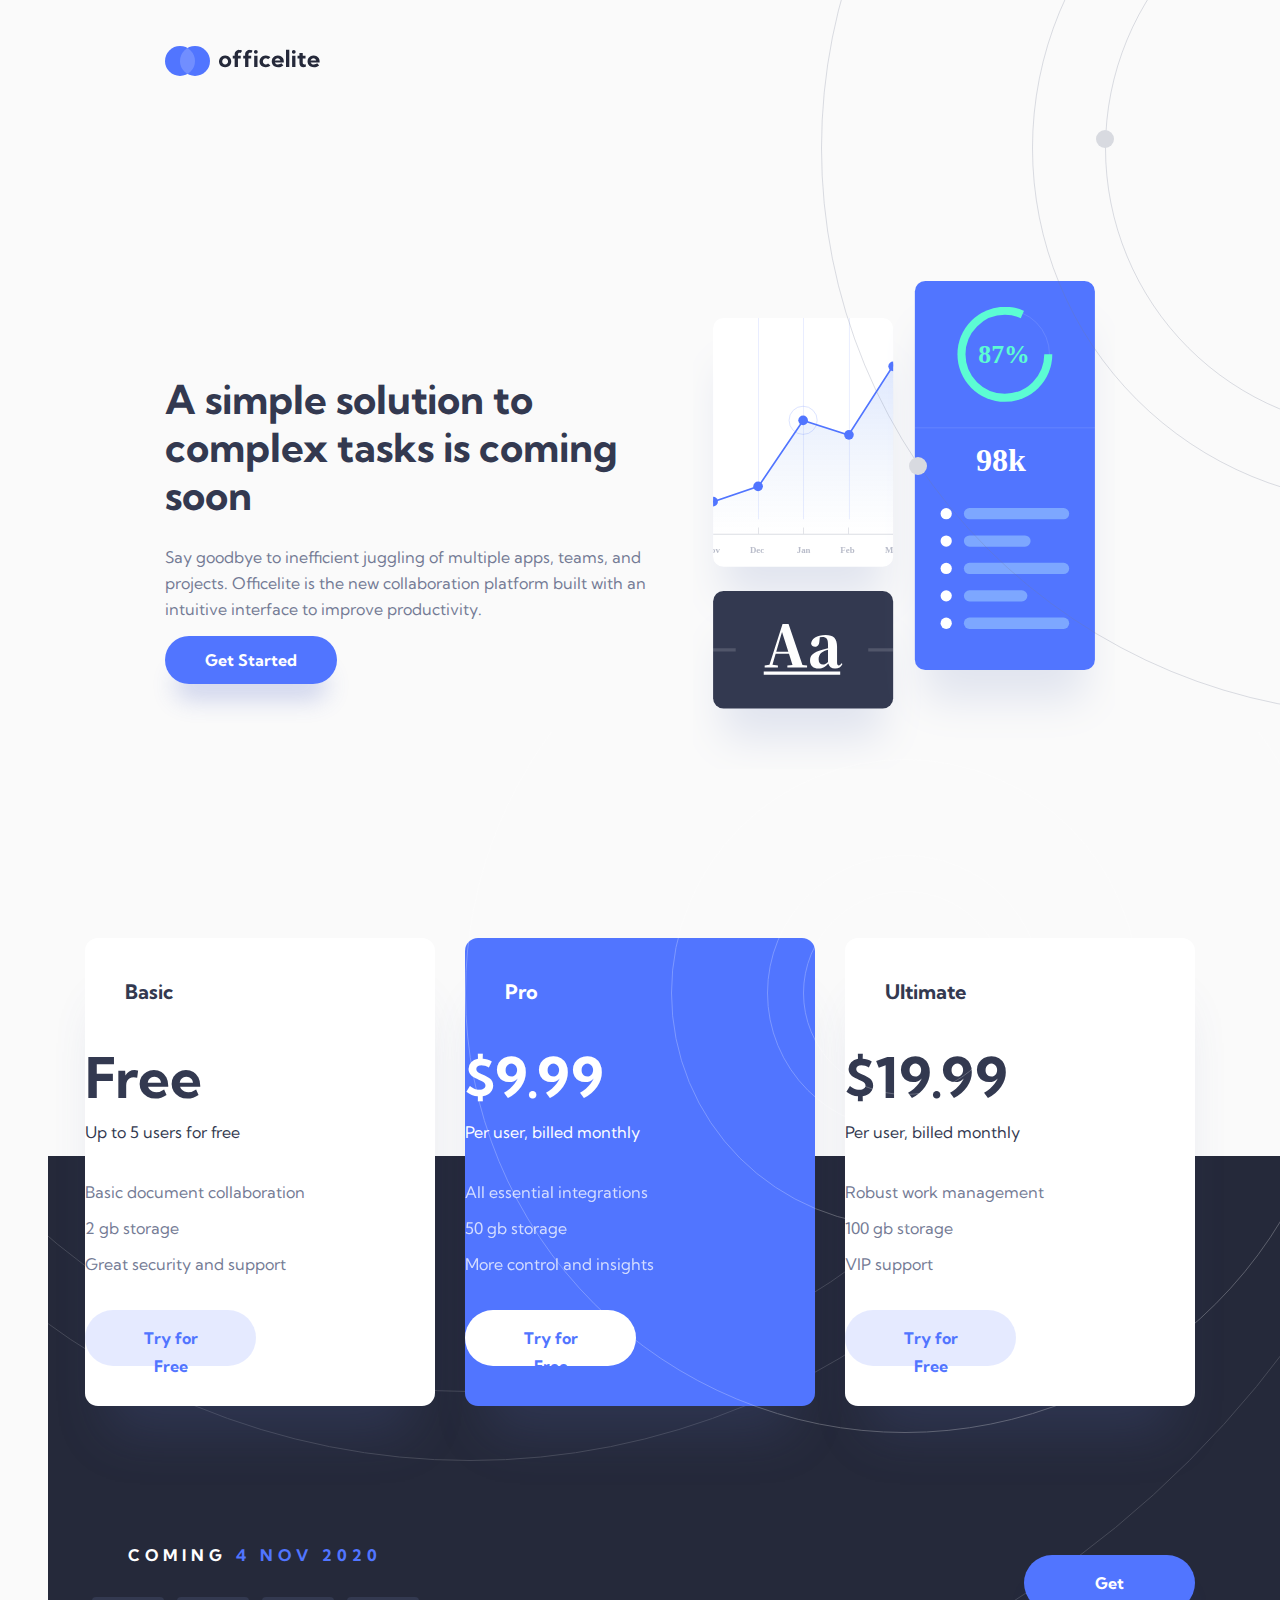
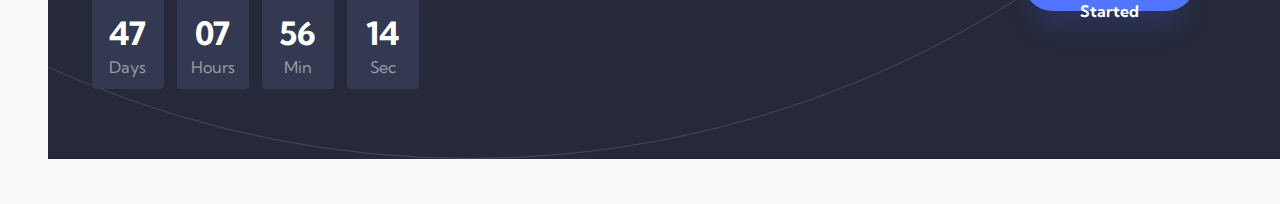
==== commit 0f69907e: "work on signup" ====
--- a/index.html
+++ b/index.html
@@ -80,24 +80,24 @@
     </div>
   <div class="countdown-card">
     <div>
-      <h3>Coming <span>4 Nov 2020</span></h3>
+      <h3 class="home-clr">Coming <span>4 Nov 2020</span></h3>
       <div class="footer-bg"></div>
       <div class="countdown">
-        <ul class="days">
-          <li>47</li>
-          <li>Days</li>
+        <ul class="days home-bg">
+          <li class="home-clr-1">47</li>
+          <li class="home-clr-2">Days</li>
         </ul>
-        <ul class="hours">
-          <li>07</li>
-          <li>Hours</li>
+        <ul class="hours home-bg">
+          <li class="home-clr-1">07</li>
+          <li class="home-clr-2">Hours</li>
         </ul>
-        <ul class="min">
-          <li>56</li>
-          <li>Min</li>
+        <ul class="min home-bg">
+          <li class="home-clr-1">56</li>
+          <li class="home-clr-2">Min</li>
         </ul>
-        <ul class="sec">
-          <li>14</li>
-          <li>Sec</li>
+        <ul class="sec home-bg">
+          <li class="home-clr-1">14</li>
+          <li class="home-clr-2">Sec</li>
         </ul>
       </div>
     </div>
--- a/styles.css
+++ b/styles.css
@@ -56,6 +56,8 @@
   box-sizing: border;
 }
 
+.hide-this {display: none};
+
 /* form {
     display: flex;
     flex-direction: column;
@@ -128,8 +130,13 @@
     line-height: 48px;
     letter-spacing: 5px;
     text-transform: uppercase;
-    color: var(--purewhite);
-}
+    text-align: center;
+    margin-bottom: 18px;
+}
+
+.home-clr {color: var(--purewhite);}
+
+.signup-clr {color: var(--clr-hdr);}
 
 h4 {
     font-weight: 400;
@@ -167,6 +174,8 @@
     font-size: 16px;
     line-height: 26px;
     text-align: center;
+    margin-top: 16px;
+    margin-bottom: 64px;
 }
 
 .clr-black {
@@ -186,6 +195,11 @@
     mix-blend-mode: normal;
     opacity: .75;
 }
+
+.clr-error {color: var(--red);}
+
+.border-err {border-bottom-color: var(--red);}
+
 
 /* Link Anchors and BUTTONS
 ---------- */
@@ -235,27 +249,68 @@
     font-weight: 400;
     font-size: 16px;
     line-height: 28px;
-    background-color: none;
-}
-
-.input-box {
-    color: var(--grey);
-    mix-blend-mode: normal;
-    opacity: 0.5;
+    color: rgba(116, 123, 149, .5);
+    border-top: none;
+    border-right: none;
+    border-left: none;
     border-bottom-width: 1px;
     border-bottom-style: solid;
-    border-bottom-color: var(--grey);
-}
+    border-bottom-color: rgba(116, 123, 149, .5);
+    width: 275px;
+    height: 45px;
+}
+
+select {
+    font-weight: 400;
+    font-size: 16px;
+    line-height: 28px;
+    color: rgba(116, 123, 149, .5);
+    border-top: none;
+    border-right: none;
+    border-left: none;
+    border-bottom-width: 1px;
+    border-bottom-style: solid;
+    border-bottom-color: rgba(116, 123, 149, .5);
+    width: 275px;
+    height: 45px;
+}
+
+option {
+    font-weight: 400;
+    font-size: 16px;
+    line-height: 28px;
+    color: rgb(116, 123, 149);
+    border-top: none;
+    border-right: none;
+    border-left: none;
+    border-bottom-width: 1px;
+    border-bottom-style: solid;
+    border-bottom-color: rgba(116, 123, 149, .5);
+    width: 275px;
+    height: 45px;
+}
+
+h6 {
+    font-weight: 700;
+    font-size: 16px;
+    line-height: 28px;
+    color: rgba(51, 57, 80);
+}
+
+h6 span {
+    color: rgba(51, 57, 80, .4);
+}
+
 
 /* text field filled */
-.input-box::after {
-    opacity: 1;
-}
+/* .input-box::after {
+    color: rgba(116, 123, 149, 1);
+} */
 
 /* text field error */
-.input-box {
-    opacity: 1;
-}
+/* .input-box::error {
+    color: rgba(240, 91, 91, 1);
+} */
 
 /* ------------------
 ------------------ */
@@ -586,12 +641,12 @@
 
 .countdown {
     display: flex;
+    margin-bottom: 40px;
 }
 
 .days, .hours, .min, .sec {
     width: 72px;
     height: 92px;
-    background-color: var(--darkblue);
     border-radius: 4px;
     list-style-type: none;
     margin-inline: 6.5px;
@@ -601,19 +656,31 @@
     align-items: center;
 }
 
+/* COLORS for Countdown clock */
+.home-bg {background-color: var(--darkblue);}
+
+.home-clr-1 {color: var(--purewhite);}
+
+.home-clr-2 {color: rgba(255, 255, 255, .5);}
+
+.signup-bg {background-color: rgba(81, 117, 255, .1);}
+
+.signup-clr-1 {color: var(--royalblue);}
+
+.signup-clr-2 {color: rgba(51, 57, 80, .5);}
+
+
 li:first-child {
     font-weight: 700;
     font-size: 32px;
     line-height: 48px;
-    color: var(--purewhite);
-}
-
-li:last-child {
+}
+
+/* li:last-child {
     color: var(--purewhite);
     mix-blend-mode: normal;
     opacity: 0.5;
-
-}
+} */
 
 /* SIGN-UP HTML classes
 ----------------------- */
@@ -641,4 +708,20 @@
 
 .masthead-box {
 
+}
+
+#getinfoform {
+    background: var(--purewhite);
+    box-shadow: 0px 50px 50px -25px rgba(75, 92, 154, 0.247159);
+    border-radius: 13px;
+}
+
+fieldset {
+    border: none;  
+    margin: 24px;
+    font-weight: 700;
+    font-size: 16px;
+    line-height: 28px;
+    color: #333950;
+
 }